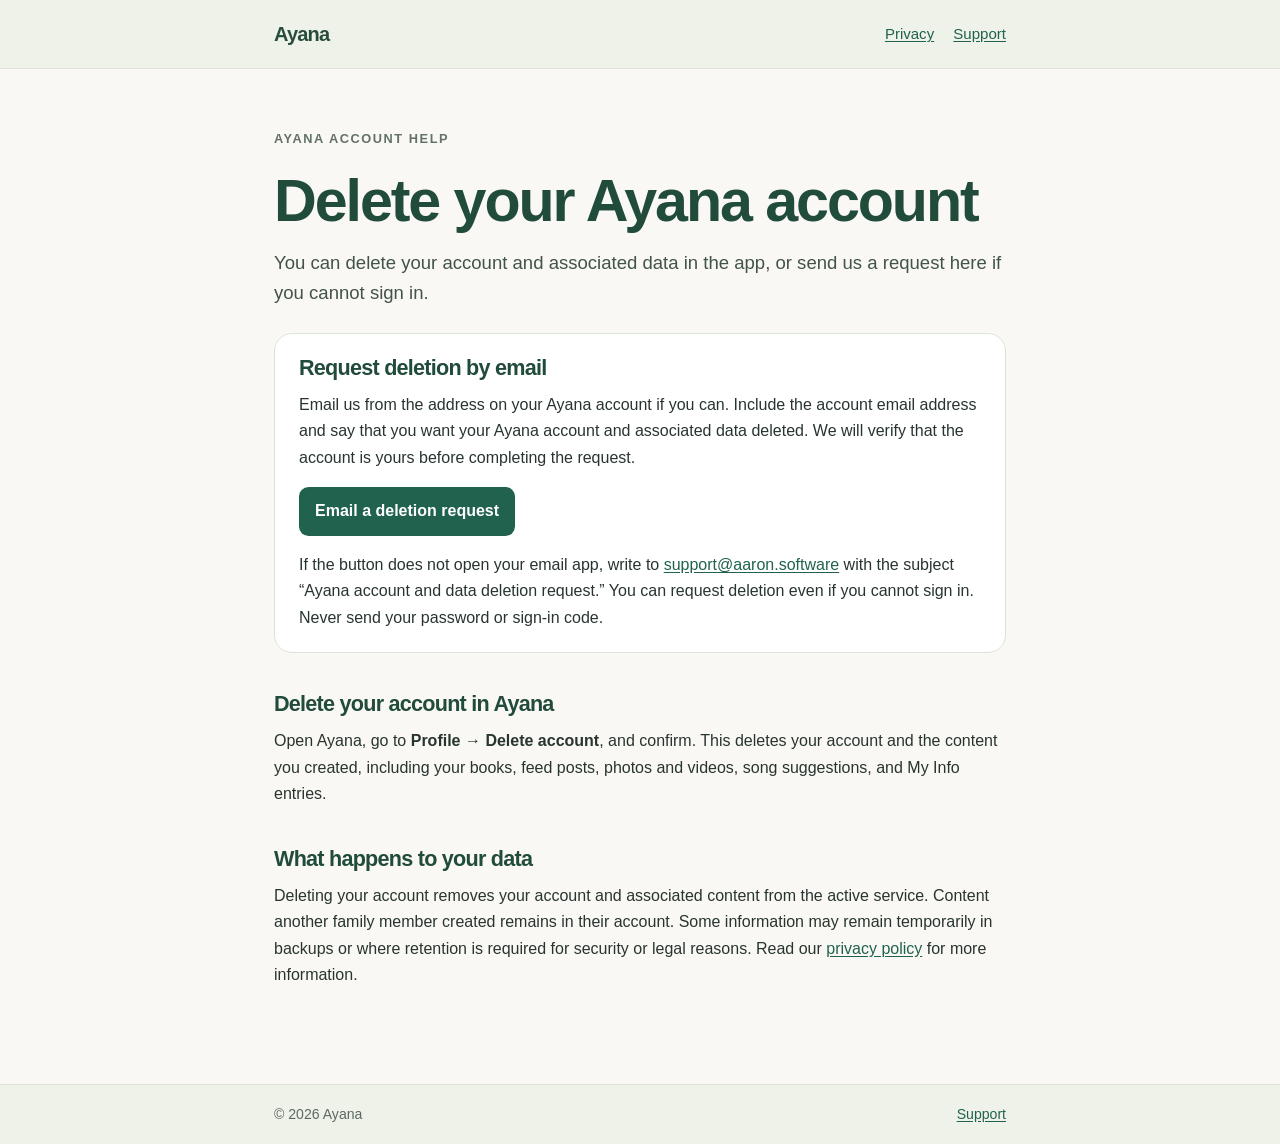
==== delete-account/index.html @ b5a57763 "Add public Ayana account deletion page" ====
<!doctype html>
<html lang="en">
<head>
  <meta charset="utf-8">
  <meta name="viewport" content="width=device-width, initial-scale=1">
  <meta name="description" content="Request deletion of your Ayana account and associated data.">
  <title>Delete your account · Ayana</title>
  <link rel="stylesheet" href="/assets/style.css">
</head>
<body>
  <header class="site-header"><div class="inner">
    <a class="brand" href="/">Ayana</a>
    <nav aria-label="Main navigation"><a href="/privacy/">Privacy</a><a href="/support/">Support</a></nav>
  </div></header>
  <main>
    <p class="eyebrow">Ayana account help</p>
    <h1>Delete your Ayana account</h1>
    <p class="lede">You can delete your account and associated data in the app, or send us a request here if you cannot sign in.</p>

    <section class="card" aria-labelledby="email-heading">
      <h2 id="email-heading">Request deletion by email</h2>
      <p>Email us from the address on your Ayana account if you can. Include the account email address and say that you want your Ayana account and associated data deleted. We will verify that the account is yours before completing the request.</p>
      <p><a class="button" href="mailto:support@aaron.software?subject=Ayana%20account%20and%20data%20deletion%20request&amp;body=Please%20delete%20my%20Ayana%20account%20and%20associated%20data.%0A%0AMy%20Ayana%20account%20email%3A%20">Email a deletion request</a></p>
      <p>If the button does not open your email app, write to <a href="mailto:support@aaron.software">support@aaron.software</a> with the subject “Ayana account and data deletion request.” You can request deletion even if you cannot sign in. Never send your password or sign-in code.</p>
    </section>

    <h2>Delete your account in Ayana</h2>
    <p>Open Ayana, go to <strong>Profile → Delete account</strong>, and confirm. This deletes your account and the content you created, including your books, feed posts, photos and videos, song suggestions, and My Info entries.</p>

    <h2>What happens to your data</h2>
    <p>Deleting your account removes your account and associated content from the active service. Content another family member created remains in their account. Some information may remain temporarily in backups or where retention is required for security or legal reasons. Read our <a href="/privacy/">privacy policy</a> for more information.</p>
  </main>
  <footer class="site-footer"><div class="inner"><span>© 2026 Ayana</span><a href="/support/">Support</a></div></footer>
</body>
</html>
---- assets/style.css ----
:root {
  color-scheme: light;
  font-family: ui-sans-serif, -apple-system, BlinkMacSystemFont, "Segoe UI", sans-serif;
  line-height: 1.65;
  background: #faf8f4;
  color: #28352f;
}

* { box-sizing: border-box; }
body { margin: 0; }
a { color: #20624e; text-underline-offset: 0.15em; }
a:hover { color: #124d3b; }
a:focus-visible { outline: 3px solid #b86938; outline-offset: 4px; }
.button {
  display: inline-block;
  background: #20624e;
  color: white;
  font-weight: 650;
  text-decoration: none;
  padding: 0.7rem 1rem;
  border-radius: 0.6rem;
}
.button:hover { background: #124d3b; color: white; }

.site-header, .site-footer {
  background: #eff2e9;
  border-color: #dce4d9;
  border-style: solid;
  border-width: 0 0 1px;
}
.site-header .inner, .site-footer .inner {
  max-width: 780px;
  margin: 0 auto;
  padding: 1.1rem 1.5rem;
  display: flex;
  align-items: center;
  justify-content: space-between;
  gap: 1rem;
  flex-wrap: wrap;
}
.brand {
  color: #284d3a;
  font-size: 1.25rem;
  font-weight: 750;
  letter-spacing: -0.04em;
  text-decoration: none;
}
nav { display: flex; gap: 1.2rem; }
nav a { font-size: 0.94rem; }
main { max-width: 780px; margin: 0 auto; padding: 3rem 1.5rem 5rem; }
h1, h2 { color: #214b3a; line-height: 1.2; letter-spacing: -0.035em; }
h1 { font-size: clamp(2.3rem, 7vw, 3.7rem); margin: 0 0 0.7rem; }
h2 { font-size: 1.35rem; margin: 2.4rem 0 0.65rem; }
p, ul { margin: 0.7rem 0 1rem; }
li { padding-left: 0.25rem; margin: 0.35rem 0; }
.eyebrow {
  color: #637267;
  font-size: 0.8rem;
  font-weight: 700;
  letter-spacing: 0.12em;
  text-transform: uppercase;
}
.lede { font-size: 1.16rem; color: #41534a; }
.meta { color: #5d6a61; font-size: 0.93rem; }
.card {
  background: white;
  border: 1px solid #dce4d9;
  border-radius: 18px;
  padding: 1.3rem 1.5rem;
  margin: 1.5rem 0;
}
.card h2 { margin-top: 0; }
.card p:last-child { margin-bottom: 0; }
.site-footer { border-width: 1px 0 0; color: #5d6a61; font-size: 0.88rem; }
@media (max-width: 520px) {
  main { padding-top: 2.2rem; }
  .site-header .inner, .site-footer .inner { align-items: flex-start; }
}
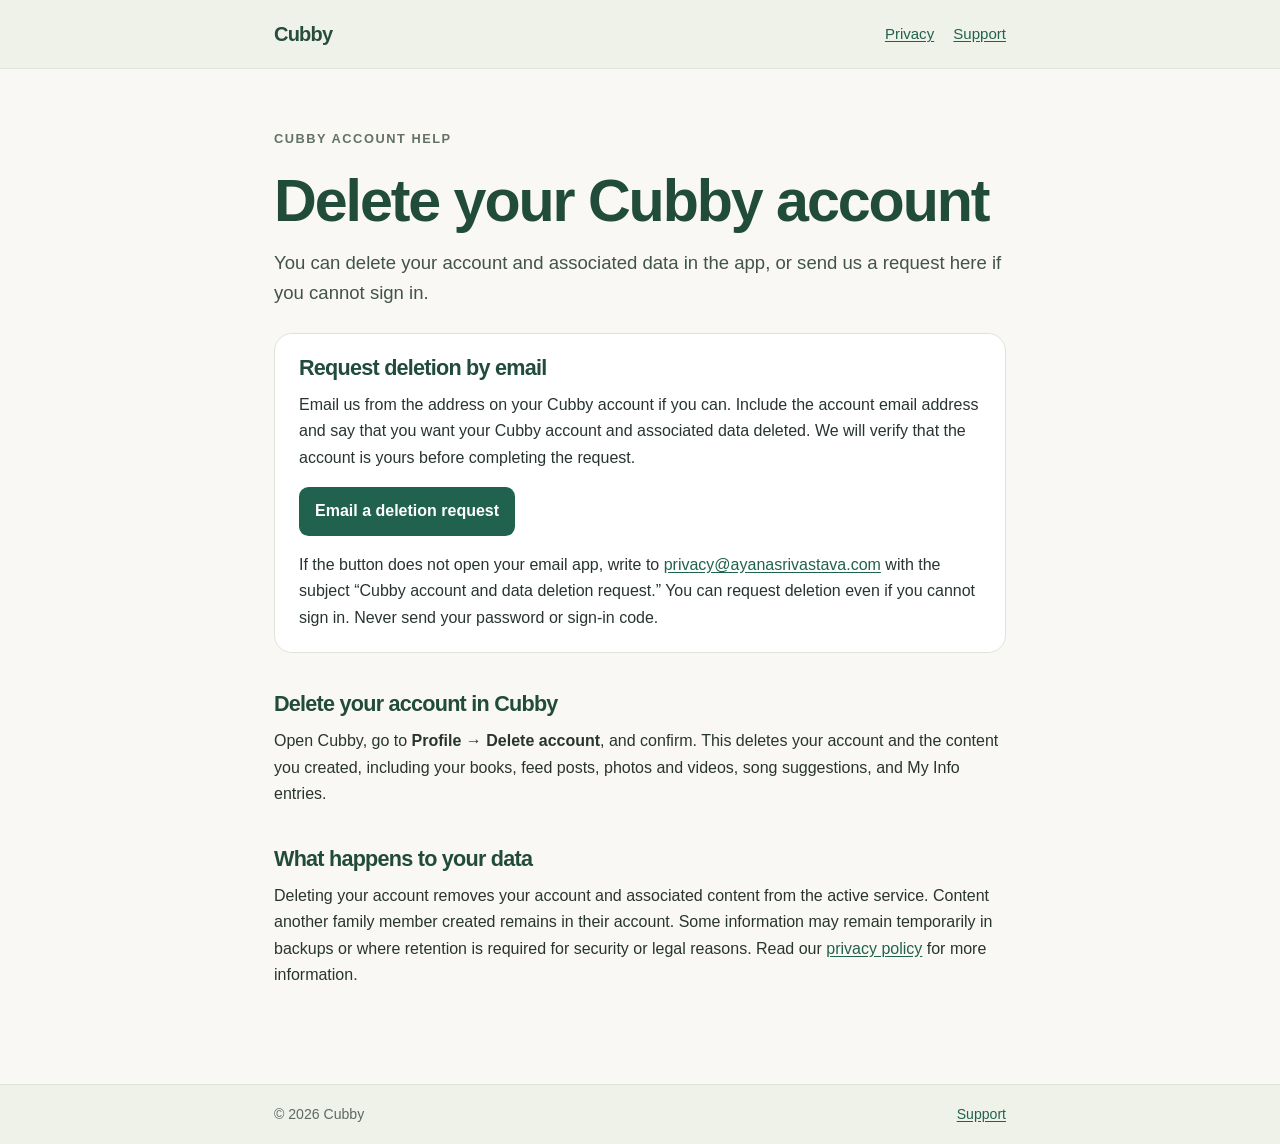
==== commit 5f1a427f: "Draft separate Cubby public site and contacts" ====
--- a/delete-account/index.html
+++ b/delete-account/index.html
@@ -3,33 +3,33 @@
 <head>
   <meta charset="utf-8">
   <meta name="viewport" content="width=device-width, initial-scale=1">
-  <meta name="description" content="Request deletion of your Ayana account and associated data.">
-  <title>Delete your account · Ayana</title>
+  <meta name="description" content="Request deletion of your Cubby account and associated data.">
+  <title>Delete your account · Cubby</title>
   <link rel="stylesheet" href="/assets/style.css">
 </head>
 <body>
   <header class="site-header"><div class="inner">
-    <a class="brand" href="/">Ayana</a>
+    <a class="brand" href="/">Cubby</a>
     <nav aria-label="Main navigation"><a href="/privacy/">Privacy</a><a href="/support/">Support</a></nav>
   </div></header>
   <main>
-    <p class="eyebrow">Ayana account help</p>
-    <h1>Delete your Ayana account</h1>
+    <p class="eyebrow">Cubby account help</p>
+    <h1>Delete your Cubby account</h1>
     <p class="lede">You can delete your account and associated data in the app, or send us a request here if you cannot sign in.</p>
 
     <section class="card" aria-labelledby="email-heading">
       <h2 id="email-heading">Request deletion by email</h2>
-      <p>Email us from the address on your Ayana account if you can. Include the account email address and say that you want your Ayana account and associated data deleted. We will verify that the account is yours before completing the request.</p>
-      <p><a class="button" href="mailto:support@aaron.software?subject=Ayana%20account%20and%20data%20deletion%20request&amp;body=Please%20delete%20my%20Ayana%20account%20and%20associated%20data.%0A%0AMy%20Ayana%20account%20email%3A%20">Email a deletion request</a></p>
-      <p>If the button does not open your email app, write to <a href="mailto:support@aaron.software">support@aaron.software</a> with the subject “Ayana account and data deletion request.” You can request deletion even if you cannot sign in. Never send your password or sign-in code.</p>
+      <p>Email us from the address on your Cubby account if you can. Include the account email address and say that you want your Cubby account and associated data deleted. We will verify that the account is yours before completing the request.</p>
+      <p><a class="button" href="mailto:privacy@ayanasrivastava.com?subject=Cubby%20account%20and%20data%20deletion%20request&amp;body=Please%20delete%20my%20Cubby%20account%20and%20associated%20data.%0A%0AMy%20Cubby%20account%20email%3A%20">Email a deletion request</a></p>
+      <p>If the button does not open your email app, write to <a href="mailto:privacy@ayanasrivastava.com">privacy@ayanasrivastava.com</a> with the subject “Cubby account and data deletion request.” You can request deletion even if you cannot sign in. Never send your password or sign-in code.</p>
     </section>
 
-    <h2>Delete your account in Ayana</h2>
-    <p>Open Ayana, go to <strong>Profile → Delete account</strong>, and confirm. This deletes your account and the content you created, including your books, feed posts, photos and videos, song suggestions, and My Info entries.</p>
+    <h2>Delete your account in Cubby</h2>
+    <p>Open Cubby, go to <strong>Profile → Delete account</strong>, and confirm. This deletes your account and the content you created, including your books, feed posts, photos and videos, song suggestions, and My Info entries.</p>
 
     <h2>What happens to your data</h2>
     <p>Deleting your account removes your account and associated content from the active service. Content another family member created remains in their account. Some information may remain temporarily in backups or where retention is required for security or legal reasons. Read our <a href="/privacy/">privacy policy</a> for more information.</p>
   </main>
-  <footer class="site-footer"><div class="inner"><span>© 2026 Ayana</span><a href="/support/">Support</a></div></footer>
+  <footer class="site-footer"><div class="inner"><span>© 2026 Cubby</span><a href="/support/">Support</a></div></footer>
 </body>
 </html>
--- a/assets/style.css
+++ b/assets/style.css
@@ -48,6 +48,7 @@
 nav { display: flex; gap: 1.2rem; }
 nav a { font-size: 0.94rem; }
 main { max-width: 780px; margin: 0 auto; padding: 3rem 1.5rem 5rem; }
+.app-icon { display: block; width: 104px; height: 104px; border-radius: 24px; margin-bottom: 1.5rem; }
 h1, h2 { color: #214b3a; line-height: 1.2; letter-spacing: -0.035em; }
 h1 { font-size: clamp(2.3rem, 7vw, 3.7rem); margin: 0 0 0.7rem; }
 h2 { font-size: 1.35rem; margin: 2.4rem 0 0.65rem; }
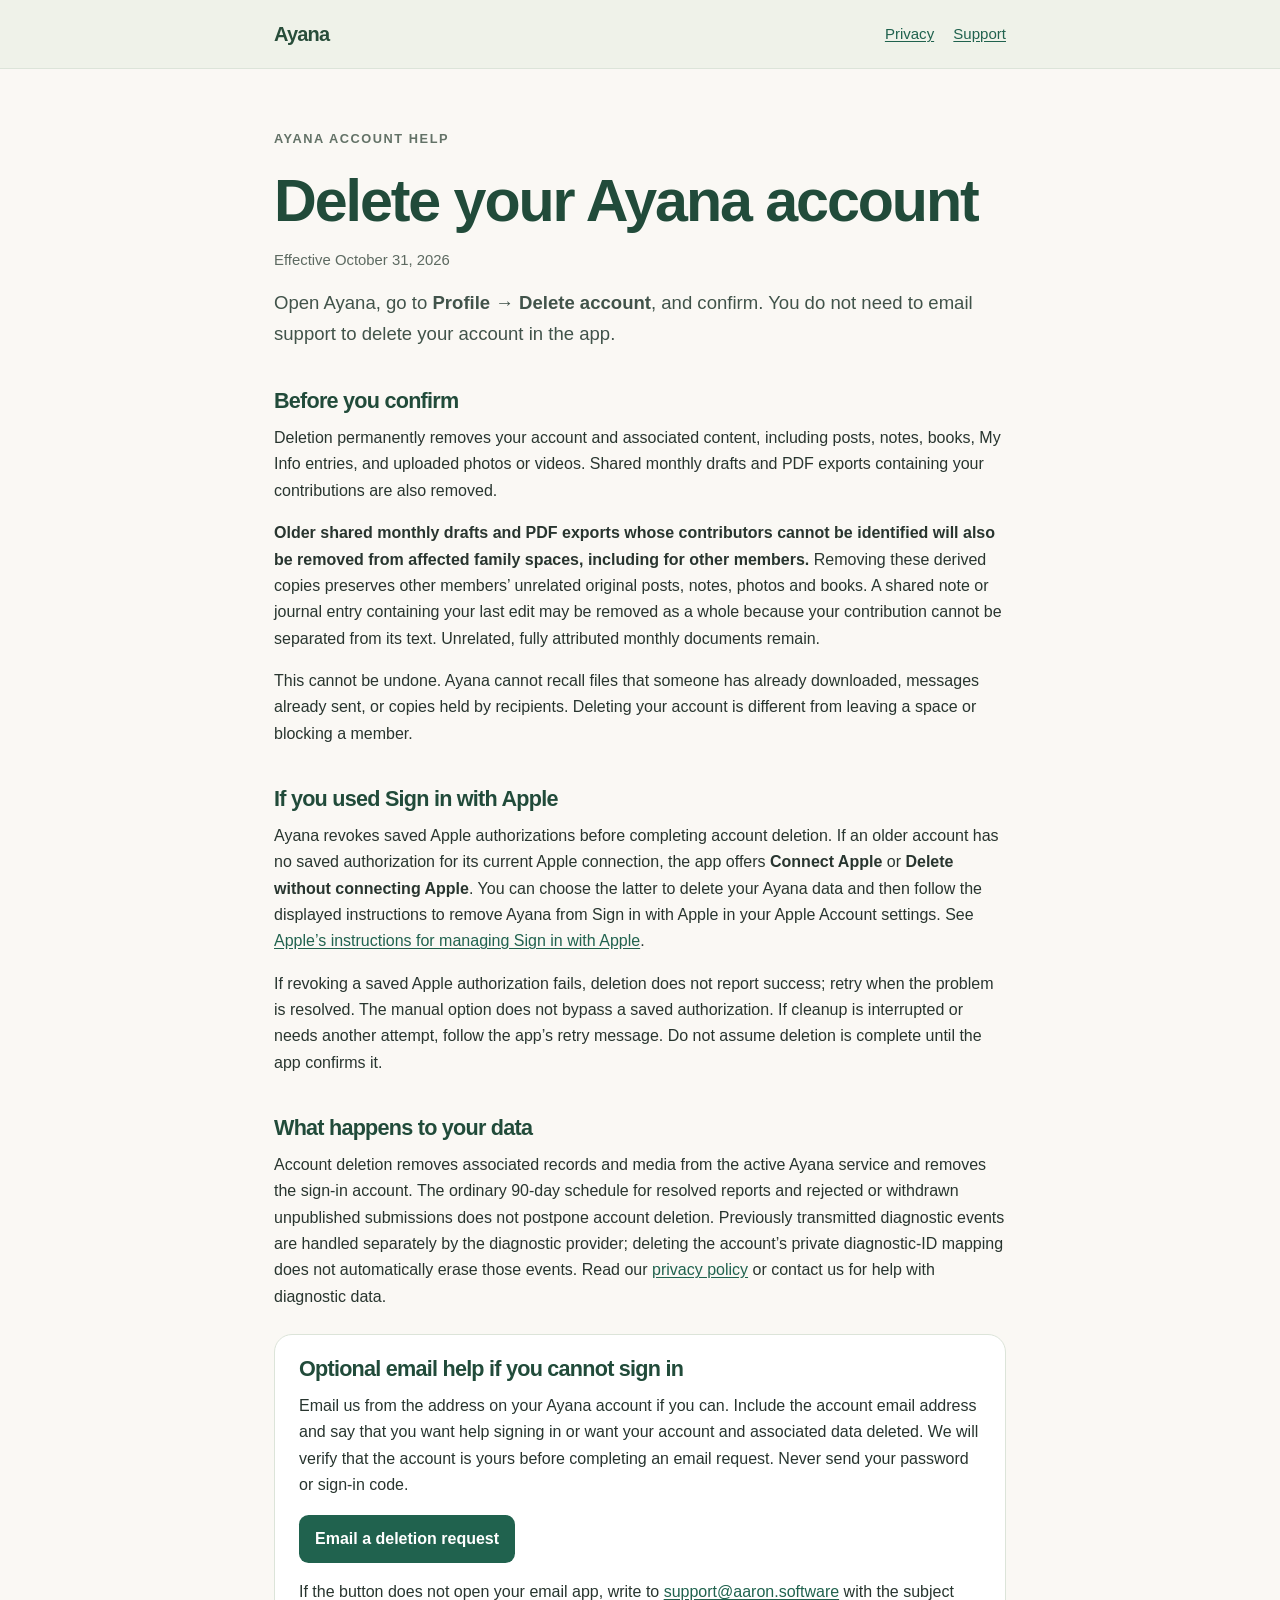
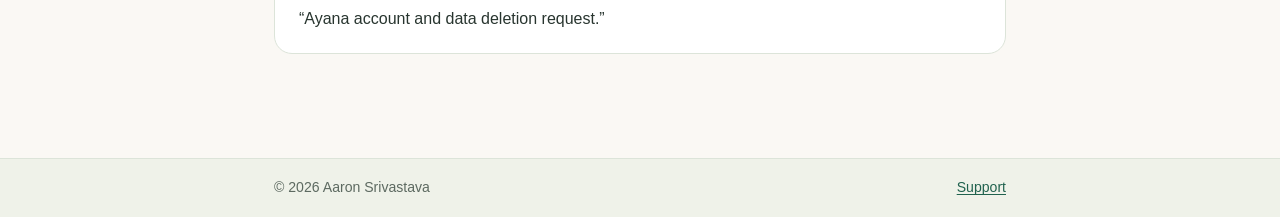
==== commit 6f0b35c5: "Finalize privacy and account deletion disclosures Document approved legacy monthly document cleanup," ====
--- a/delete-account/index.html
+++ b/delete-account/index.html
@@ -3,33 +3,40 @@
 <head>
   <meta charset="utf-8">
   <meta name="viewport" content="width=device-width, initial-scale=1">
-  <meta name="description" content="Request deletion of your Cubby account and associated data.">
-  <title>Delete your account · Cubby</title>
+  <meta name="description" content="Delete your Ayana account in the app, with optional email help if you cannot sign in.">
+  <title>Delete your account · Ayana</title>
   <link rel="stylesheet" href="/assets/style.css">
 </head>
 <body>
   <header class="site-header"><div class="inner">
-    <a class="brand" href="/">Cubby</a>
+    <a class="brand" href="/">Ayana</a>
     <nav aria-label="Main navigation"><a href="/privacy/">Privacy</a><a href="/support/">Support</a></nav>
   </div></header>
   <main>
-    <p class="eyebrow">Cubby account help</p>
-    <h1>Delete your Cubby account</h1>
-    <p class="lede">You can delete your account and associated data in the app, or send us a request here if you cannot sign in.</p>
+    <p class="eyebrow">Ayana account help</p>
+    <h1>Delete your Ayana account</h1>
+    <p class="meta">Effective October 31, 2026</p>
+    <p class="lede">Open Ayana, go to <strong>Profile → Delete account</strong>, and confirm. You do not need to email support to delete your account in the app.</p>
+
+    <h2>Before you confirm</h2>
+    <p>Deletion permanently removes your account and associated content, including posts, notes, books, My Info entries, and uploaded photos or videos. Shared monthly drafts and PDF exports containing your contributions are also removed.</p>
+    <p><strong>Older shared monthly drafts and PDF exports whose contributors cannot be identified will also be removed from affected family spaces, including for other members.</strong> Removing these derived copies preserves other members’ unrelated original posts, notes, photos and books. A shared note or journal entry containing your last edit may be removed as a whole because your contribution cannot be separated from its text. Unrelated, fully attributed monthly documents remain.</p>
+    <p>This cannot be undone. Ayana cannot recall files that someone has already downloaded, messages already sent, or copies held by recipients. Deleting your account is different from leaving a space or blocking a member.</p>
+
+    <h2>If you used Sign in with Apple</h2>
+    <p>Ayana revokes saved Apple authorizations before completing account deletion. If an older account has no saved authorization for its current Apple connection, the app offers <strong>Connect Apple</strong> or <strong>Delete without connecting Apple</strong>. You can choose the latter to delete your Ayana data and then follow the displayed instructions to remove Ayana from Sign in with Apple in your Apple Account settings. See <a href="https://support.apple.com/102571">Apple’s instructions for managing Sign in with Apple</a>.</p>
+    <p>If revoking a saved Apple authorization fails, deletion does not report success; retry when the problem is resolved. The manual option does not bypass a saved authorization. If cleanup is interrupted or needs another attempt, follow the app’s retry message. Do not assume deletion is complete until the app confirms it.</p>
+
+    <h2>What happens to your data</h2>
+    <p>Account deletion removes associated records and media from the active Ayana service and removes the sign-in account. The ordinary 90-day schedule for resolved reports and rejected or withdrawn unpublished submissions does not postpone account deletion. Previously transmitted diagnostic events are handled separately by the diagnostic provider; deleting the account’s private diagnostic-ID mapping does not automatically erase those events. Read our <a href="/privacy/">privacy policy</a> or contact us for help with diagnostic data.</p>
 
     <section class="card" aria-labelledby="email-heading">
-      <h2 id="email-heading">Request deletion by email</h2>
-      <p>Email us from the address on your Cubby account if you can. Include the account email address and say that you want your Cubby account and associated data deleted. We will verify that the account is yours before completing the request.</p>
-      <p><a class="button" href="mailto:privacy@ayanasrivastava.com?subject=Cubby%20account%20and%20data%20deletion%20request&amp;body=Please%20delete%20my%20Cubby%20account%20and%20associated%20data.%0A%0AMy%20Cubby%20account%20email%3A%20">Email a deletion request</a></p>
-      <p>If the button does not open your email app, write to <a href="mailto:privacy@ayanasrivastava.com">privacy@ayanasrivastava.com</a> with the subject “Cubby account and data deletion request.” You can request deletion even if you cannot sign in. Never send your password or sign-in code.</p>
+      <h2 id="email-heading">Optional email help if you cannot sign in</h2>
+      <p>Email us from the address on your Ayana account if you can. Include the account email address and say that you want help signing in or want your account and associated data deleted. We will verify that the account is yours before completing an email request. Never send your password or sign-in code.</p>
+      <p><a class="button" href="mailto:support@aaron.software?subject=Ayana%20account%20and%20data%20deletion%20request&amp;body=Please%20delete%20my%20Ayana%20account%20and%20associated%20data.%0A%0AMy%20Ayana%20account%20email%3A%20">Email a deletion request</a></p>
+      <p>If the button does not open your email app, write to <a href="mailto:support@aaron.software">support@aaron.software</a> with the subject “Ayana account and data deletion request.”</p>
     </section>
-
-    <h2>Delete your account in Cubby</h2>
-    <p>Open Cubby, go to <strong>Profile → Delete account</strong>, and confirm. This deletes your account and the content you created, including your books, feed posts, photos and videos, song suggestions, and My Info entries.</p>
-
-    <h2>What happens to your data</h2>
-    <p>Deleting your account removes your account and associated content from the active service. Content another family member created remains in their account. Some information may remain temporarily in backups or where retention is required for security or legal reasons. Read our <a href="/privacy/">privacy policy</a> for more information.</p>
   </main>
-  <footer class="site-footer"><div class="inner"><span>© 2026 Cubby</span><a href="/support/">Support</a></div></footer>
+  <footer class="site-footer"><div class="inner"><span>© 2026 Aaron Srivastava</span><a href="/support/">Support</a></div></footer>
 </body>
 </html>
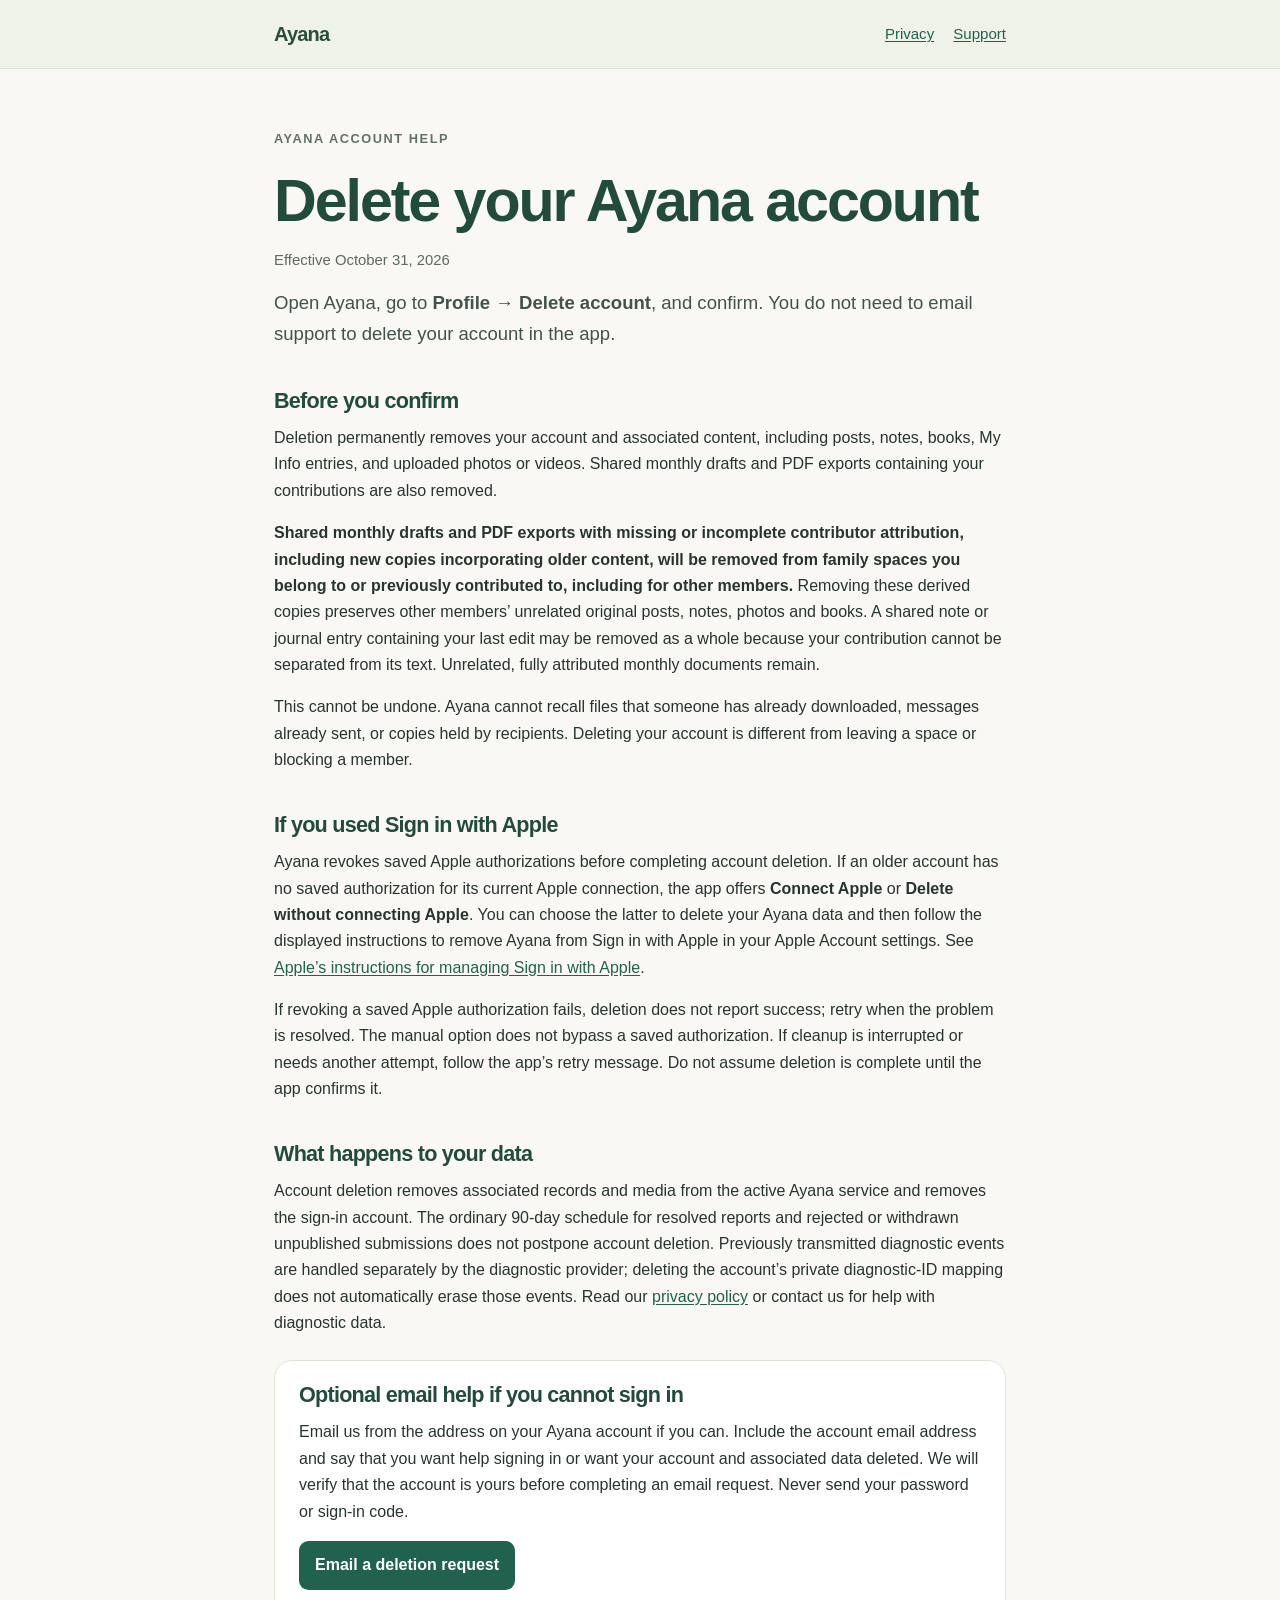
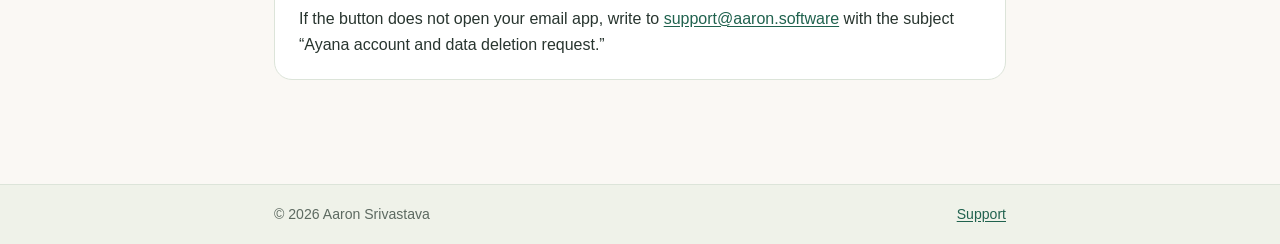
==== commit c43011ce: "Clarify shared draft deletion scope" ====
--- a/delete-account/index.html
+++ b/delete-account/index.html
@@ -20,7 +20,7 @@
 
     <h2>Before you confirm</h2>
     <p>Deletion permanently removes your account and associated content, including posts, notes, books, My Info entries, and uploaded photos or videos. Shared monthly drafts and PDF exports containing your contributions are also removed.</p>
-    <p><strong>Older shared monthly drafts and PDF exports whose contributors cannot be identified will also be removed from affected family spaces, including for other members.</strong> Removing these derived copies preserves other members’ unrelated original posts, notes, photos and books. A shared note or journal entry containing your last edit may be removed as a whole because your contribution cannot be separated from its text. Unrelated, fully attributed monthly documents remain.</p>
+    <p><strong>Shared monthly drafts and PDF exports with missing or incomplete contributor attribution, including new copies incorporating older content, will be removed from family spaces you belong to or previously contributed to, including for other members.</strong> Removing these derived copies preserves other members’ unrelated original posts, notes, photos and books. A shared note or journal entry containing your last edit may be removed as a whole because your contribution cannot be separated from its text. Unrelated, fully attributed monthly documents remain.</p>
     <p>This cannot be undone. Ayana cannot recall files that someone has already downloaded, messages already sent, or copies held by recipients. Deleting your account is different from leaving a space or blocking a member.</p>
 
     <h2>If you used Sign in with Apple</h2>
